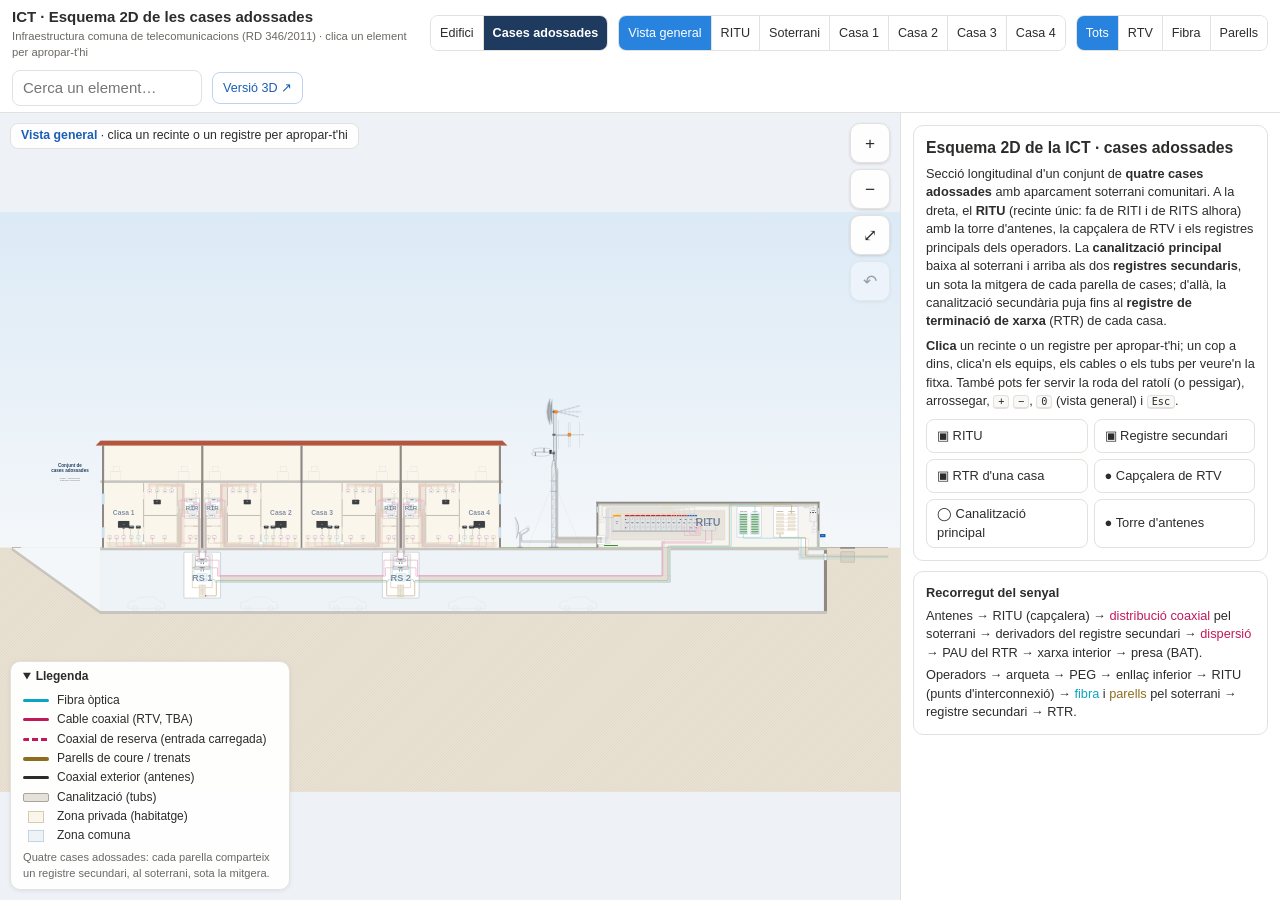
==== cases.html @ 948936d0 "Esquema 2D de les cases adossades amb el RITU (cases.html) Nova pàgina cases.html: secció longitudin" ====
<!DOCTYPE html>
<html lang="ca" data-model="cases">
<head>
<meta charset="utf-8">
<meta name="viewport" content="width=device-width, initial-scale=1">
<title>ICT · Esquema 2D de les cases adossades</title>
<link rel="stylesheet" href="css/estils.css?v=8">
</head>
<body>
<div class="app" id="app">
 <header>
  <h1>ICT · Esquema 2D de les cases adossades<small>Infraestructura comuna de telecomunicacions (RD 346/2011) · clica un element per apropar-t'hi</small></h1>
  <nav class="seg model" aria-label="Model">
   <a href="index.html" title="Edifici plurifamiliar: RITI a la planta baixa i RITS a la coberta">Edifici</a>
   <a href="cases.html" aria-current="page" title="Conjunt de cases adossades amb un recinte únic (RITU)">Cases adossades</a>
  </nav>
  <nav class="zones" aria-label="Zones del conjunt">
   <button data-zone="general" class="on">Vista general</button>
   <button data-zone="ritu">RITU</button>
   <button data-zone="soterrani">Soterrani</button>
   <button data-zone="0A">Casa 1</button>
   <button data-zone="0D">Casa 2</button>
   <button data-zone="0C">Casa 3</button>
   <button data-zone="0B">Casa 4</button>
  </nav>
  <div class="seg" id="filter" role="group" aria-label="Filtra per servei">
   <button data-svc="all" aria-pressed="true">Tots</button>
   <button data-svc="rtv" aria-pressed="false">RTV</button>
   <button data-svc="fo" aria-pressed="false">Fibra</button>
   <button data-svc="pt" aria-pressed="false">Parells</button>
  </div>
  <div class="search">
   <input id="q" type="search" placeholder="Cerca un element…" autocomplete="off" aria-label="Cerca un element">
   <ul id="qres" role="listbox" hidden></ul>
  </div>
  <a class="link3d" href="../edifici_ict/cases.html" title="Obre la versió 3D de les cases adossades">Versió 3D ↗</a>
 </header>
 <main id="main">
  <div id="stage">
   <svg id="esq" xmlns="http://www.w3.org/2000/svg" preserveAspectRatio="xMidYMid meet" role="img" aria-label="Esquema 2D de la ICT del conjunt de cases adossades"></svg>
   <div id="tip" role="tooltip"></div>
   <div class="ctl" id="zoomctl">
    <button id="zin" title="Apropa (+)" aria-label="Apropa">+</button>
    <button id="zout" title="Allunya (−)" aria-label="Allunya">−</button>
    <button id="zfit" title="Vista general (0)" aria-label="Vista general">⤢</button>
    <button id="zback" title="Torna a la vista anterior" aria-label="Torna enrere" disabled>↶</button>
   </div>
   <div id="crumb" class="crumb" aria-live="polite"></div>
   <details id="legend" open>
    <summary>Llegenda</summary>
    <ul>
     <li><i class="sw" style="background:#0AA5C2"></i>Fibra òptica</li>
     <li><i class="sw" style="background:#C2185B"></i>Cable coaxial (RTV, TBA)</li>
     <li><i class="sw dash"></i>Coaxial de reserva (entrada carregada)</li>
     <li><i class="sw" style="background:#8D6E1F;height:4px"></i>Parells de coure / trenats</li>
     <li><i class="sw" style="background:#2B2B2B"></i>Coaxial exterior (antenes)</li>
     <li><i class="sw tube"></i>Canalització (tubs)</li>
     <li><i class="sq" style="background:#FBF6EC;border-color:#D9CBB0"></i>Zona privada (habitatge)</li>
     <li><i class="sq" style="background:#EEF3F8;border-color:#C5D3E2"></i>Zona comuna</li>
    </ul>
    <p>Quatre cases adossades: cada parella comparteix un registre secundari, al soterrani, sota la mitgera.</p>
   </details>
  </div>
  <aside id="panel" aria-label="Fitxa de l'element">
   <div id="info"></div>
  </aside>
 </main>
</div>
<script src="js/dades.js?v=8"></script>
<script src="js/dades-cases.js?v=8"></script>
<script src="js/esquema.js?v=8"></script>
<script src="js/esquema-cases.js?v=8"></script>
<script src="js/app.js?v=8"></script>
</body>
</html>
---- css/estils.css ----
:root{--tx:#2C2C2B;--tx2:#6B6862;--bg:#FFFFFF;--soft:#F9F8F7;--sec:#F0EFED;--bd:#E2E1DE;--blue:#2783DE;--blueS:#E5F2FC;
 --orange:#B9631F;--orangeS:#FBEBDE;--red:#C8473B;--redS:#FCE9E7;--sel:#F5A400;--pw:380px;font-size:15px}
*{box-sizing:border-box}
html,body{margin:0;height:100%;font-family:-apple-system,BlinkMacSystemFont,"Segoe UI",Roboto,"Helvetica Neue",Arial,sans-serif;color:var(--tx);background:var(--soft);line-height:1.45;overflow:hidden}
button,input{font:inherit;color:inherit}
button{cursor:pointer;border:1px solid var(--bd);background:var(--bg);border-radius:8px;padding:5px 10px;min-height:34px}
button:hover{background:var(--sec)}
button.on,button[aria-pressed="true"]{background:var(--blue);border-color:var(--blue);color:#fff}
button:disabled{opacity:.4;cursor:default}
:focus-visible{outline:3px solid #1A5FB4;outline-offset:2px}
.app{display:flex;flex-direction:column;height:100vh;height:100dvh}
header{display:flex;align-items:center;gap:10px;padding:6px 12px;border-bottom:1px solid var(--bd);background:#fff;flex-wrap:wrap;z-index:5}
header h1{font-size:1rem;margin:0;flex:1 1 260px;min-width:0}
header h1 small{display:block;font-weight:400;color:var(--tx2);font-size:.75rem}
.zones,.seg{display:flex;border:1px solid var(--bd);border-radius:8px;overflow:hidden;flex-shrink:0}
.zones button,.seg button{border:0;border-radius:0;border-right:1px solid var(--bd);font-size:.84rem;padding:4px 9px}
.zones button:last-child,.seg button:last-child{border-right:0}
.search{position:relative}
.search input{border:1px solid var(--bd);border-radius:8px;padding:6px 10px;min-height:34px;width:190px}
#qres{position:absolute;right:0;top:38px;width:340px;max-height:60vh;overflow:auto;margin:0;padding:4px;list-style:none;background:#fff;border:1px solid var(--bd);border-radius:10px;box-shadow:0 6px 22px rgba(0,0,0,.16);z-index:20}
#qres li{padding:6px 8px;border-radius:6px;cursor:pointer;font-size:.86rem}
#qres li[aria-selected="true"],#qres li:hover{background:var(--blueS)}
#qres li small{color:var(--tx2);display:block}
.link3d{font-size:.84rem;color:#1A5FB4;text-decoration:none;border:1px solid #BFD3EE;border-radius:8px;padding:6px 10px;white-space:nowrap}
.link3d:hover{background:var(--blueS)}
.seg.model a{display:flex;align-items:center;padding:4px 9px;min-height:34px;text-decoration:none;color:inherit;border-right:1px solid var(--bd);white-space:nowrap;font-size:.84rem;background:var(--bg)}
.seg.model a:last-child{border-right:0}
.seg.model a:hover{background:var(--sec)}
.seg.model a[aria-current="page"]{background:#1F3A5F;color:#fff;font-weight:600}
main{flex:1;display:flex;min-height:0}
#stage{position:relative;flex:1;min-width:0;overflow:hidden;background:#EEF2F6}
#esq{display:block;width:100%;height:100%;touch-action:none;cursor:grab;user-select:none;-webkit-user-select:none}
#esq.drag{cursor:grabbing}
#panel{width:var(--pw);flex-shrink:0;border-left:1px solid var(--bd);background:#fff;overflow:auto;padding:12px}
.ctl{position:absolute;right:10px;top:10px;display:flex;flex-direction:column;gap:6px}
.ctl button{width:40px;height:40px;padding:0;font-size:1.15rem;background:rgba(255,255,255,.96);box-shadow:0 1px 3px rgba(0,0,0,.14);border-radius:10px}
.crumb{position:absolute;left:10px;top:10px;background:rgba(255,255,255,.95);border:1px solid var(--bd);border-radius:8px;padding:3px 10px;font-size:.82rem;max-width:calc(100% - 80px)}
.crumb:empty{display:none}
.crumb b{color:#1A5FB4}
#tip{position:absolute;pointer-events:none;background:#2C2C2B;color:#fff;padding:4px 8px;border-radius:6px;font-size:12.5px;display:none;z-index:6;max-width:320px}
#tip small{color:#FFD27A;display:block}
#legend{position:absolute;left:10px;bottom:10px;background:rgba(255,255,255,.96);border:1px solid var(--bd);border-radius:10px;padding:6px 12px;font-size:.8rem;max-width:280px;box-shadow:0 1px 4px rgba(0,0,0,.08)}
#legend summary{cursor:pointer;font-weight:600}
#legend ul{list-style:none;margin:6px 0 4px;padding:0}
#legend li{display:flex;align-items:center;gap:8px;margin:2px 0}
#legend p{margin:4px 0 2px;color:var(--tx2);font-size:.74rem}
.sw{display:inline-block;width:26px;height:3px;border-radius:2px;flex-shrink:0}
.sw.dash{background:repeating-linear-gradient(90deg,#C2185B 0 6px,transparent 6px 9px)}
.sw.tube{height:9px;background:#E4E1DB;border:1px solid #A9A49B}
.sq{display:inline-block;width:16px;height:12px;border:1px solid;flex-shrink:0;margin:0 5px}
/* fitxa */
.card{border:1px solid var(--bd);border-radius:10px;padding:12px;background:#fff;margin-bottom:10px}
.card h2{margin:0 0 4px;font-size:1.05rem;line-height:1.3}
.card p{margin:6px 0}
.muted{color:var(--tx2)}
.small{font-size:.85rem}
.fambadge{display:inline-block;font-size:.72rem;border-radius:20px;padding:1px 8px;background:var(--sec);margin:2px 4px 2px 0}
.fambadge.zone{background:var(--blueS);color:#1A5FB4}
.fambadge.no2d{background:var(--orangeS);color:var(--orange)}
.chips{display:flex;flex-wrap:wrap;gap:4px;margin-top:4px}
.chip{font-size:.78rem;min-height:28px;padding:2px 8px;border-radius:14px;text-align:left}
.chip.nd{opacity:.65;border-style:dashed}
.actions{display:flex;gap:6px;flex-wrap:wrap;margin:10px 0 4px}
.actions button{font-size:.84rem}
details.more{margin-top:8px}
details.more summary{cursor:pointer;font-weight:600;font-size:.9rem}
.card dl{margin:6px 0}
.card dt{font-weight:600;font-size:.82rem;color:var(--tx2);margin-top:8px}
.card dd{margin:2px 0 0}
.ex{background:#E8F1EC;border-radius:8px;padding:8px;margin-top:8px;font-size:.9rem}
.cf{background:var(--orangeS);border-radius:8px;padding:8px;margin-top:8px;font-size:.9rem}
.zonebtns{display:grid;grid-template-columns:1fr 1fr;gap:6px;margin-top:8px}
.zonebtns button{text-align:left;font-size:.86rem}
kbd{border:1px solid var(--bd);border-bottom-width:2px;border-radius:4px;padding:0 4px;font-size:.8em;background:var(--soft)}

/* ===== SVG ===== */
#esq text{font-family:-apple-system,BlinkMacSystemFont,"Segoe UI",Roboto,Arial,sans-serif}
.wall{fill:#8E8A83}
.slab{fill:url(#pSlab);stroke:#9E9A93;stroke-width:.6}
.pavement{fill:#B9B3A8}
.grass{fill:#8DB36B}
.common{fill:#EEF3F8}
.private{fill:#FBF6EC}
.partition{fill:#BDB7AC}
.doorgap{fill:#FBF6EC}
.doorleaf{fill:none;stroke:#A39D92;stroke-width:1;stroke-dasharray:3 2}
.window{fill:#CFE4F3;stroke:#8BB3D0;stroke-width:1}
.deco{stroke:#C9D3DE;stroke-width:1.5;fill:none}
.room-rits,.room-riti{fill:#F6F5F2;stroke:#7D786F;stroke-width:1}
.leg{fill:none;stroke:#8C959F;stroke-width:3.4;stroke-linecap:round}
.rung{fill:none;stroke:#8C959F;stroke-width:1.5}
.rung.back,.backleg{stroke:#C3C9CF;stroke-width:1.1}
.backleg{stroke-width:2.4}
.collar{fill:#A5ADB5}
.tsocket{fill:#9AA3AD}
.hole{fill:#EEF2F6}
.plate2{fill:#8D96A0}
.rail{fill:none;stroke:#C8CDD2;stroke-width:3}
.rod{fill:none;stroke:#B9BFC5;stroke-width:1.6;stroke-linecap:round}
.boomA{fill:#D3D8DC;stroke:#9AA3AD;stroke-width:.6}
.elem2{fill:#C3C9CF}
.loop{fill:none;stroke:#C3C9CF;stroke-width:2.6}
.clamp{fill:#5F676F}
.spacer{fill:#222}
.insul{fill:#2F3338}
.mast,.boom{fill:#8D96A0}
.elem{fill:#6E7781}
.abox{fill:#E9ECEF;stroke:#8D96A0;stroke-width:.8}
.abox.orange{fill:#F28C28;stroke:#B85F0C}
.ring{fill:none;stroke:#B5BCC3;stroke-width:3.2}
.dish{fill:#E5E8EB;stroke:#7E8792;stroke-width:3}
.arm{stroke:#8D96A0;stroke-width:2.5}
.guy{stroke:#A8AEB5;stroke-width:1;stroke-dasharray:6 3}
.tub{fill:#E4E1DB;stroke:#A9A49B;stroke-width:.8}
.tubsep{stroke:#BDB8AF;stroke-width:.5}
.tubs.ci .tub{fill:#EFE7DA;stroke:#D2C3A8;stroke-width:.6}
.tubs.corr .tub{fill:#EAEAEA;stroke:#9A9A9A;stroke-dasharray:2 1.2}
.tubs.fade{opacity:.55}
.guide{stroke:#A09A8F;stroke-width:.5;stroke-dasharray:1.5 1.5}
.regsec{fill:#FFFFFF;stroke:#5E6B78;stroke-width:1.6}
.regpas{fill:#FFFFFF;stroke:#7D8A97;stroke-width:1.1}
.regbox{fill:#FFFFFF;stroke:#7D8A97;stroke-width:1.1}
.rtr{fill:#FFFFFF;stroke:#6A5F4E;stroke-width:1.5}
.rp{fill:#FFFFFF;stroke:#9C8E76;stroke-width:.9}
.rp-rtv{stroke:#C2185B}.rp-dat{stroke:#8D6E1F}.rp-tba{stroke:#7B1FA2}.rp-fo{stroke:#0AA5C2}
.bat{fill:#FFFFFF;stroke:#2C2C2B;stroke-width:.45}
.batjack{fill:#FFFFFF;stroke:#33323A;stroke-width:.32}
.batjin{fill:none;stroke:#33323A;stroke-width:.26}
.batpins{fill:#FFFFFF;stroke:#33323A;stroke-width:.2}
.batpin{stroke:#33323A;stroke-width:.16}
.batpinf{fill:#8A817C;stroke:#33323A;stroke-width:.2}
.battxt{fill:#2C2C2B;pointer-events:none}
.device{fill:#3C4043;stroke:#1E2124;stroke-width:.6}
.equip .modtxt{fill:#fff}
.pau{fill:#EDEFF1;stroke:#6E7781;stroke-width:.9}
.deriv{fill:#D8DCDF;stroke:#5F6870;stroke-width:1}
.cseg{fill:#F1F7F9;stroke:#3E8EA0;stroke-width:1}
.fibrecoil{fill:none;stroke:#0AA5C2;stroke-width:.8;stroke-dasharray:2 1}
.tray2{fill:#D6EBF0}
.regleta{fill:#F3EEE3;stroke:#8D6E1F;stroke-width:1}
.krone{fill:#E7E2D6;stroke:#B9AC8E;stroke-width:.3}
.sangrat{stroke:#8D6E1F;stroke-width:2.4;fill:none}
.coil{fill:none;stroke:#8D6E1F;stroke-width:2}
.stub{fill:none;stroke-width:1.1}
.coaxstub{stroke:#C2185B;opacity:.7}
.stubarrow{fill:none;stroke:#C2185B;stroke-width:.8;opacity:.7}
.port{fill:#C9CCCF;stroke:#555;stroke-width:.5}
.load .loadstem{stroke:#555;stroke-width:1.2}
.load .loadcap{fill:#222}
.modtxt{fill:#2C2C2B}
.tiny{fill:#2C2C2B}
.mod{fill:#E2E4E6;stroke:#7B838B;stroke-width:.8}
.rail{fill:#9AA1A8}
.plate{fill:#E8E4DC;stroke:#B0A898;stroke-width:1}
.capzone{fill:none;stroke:#B9A98A;stroke-width:.8;stroke-dasharray:4 3}
.mixer{fill:#E2E4E6;stroke:#5F6870;stroke-width:1}
.filter{fill:#FFF3E0;stroke:#E07B24;stroke-width:.8}
.bridge{fill:none;stroke:#C9CCCF;stroke-width:1.8;stroke-linejoin:round}
.dcline{fill:none;stroke:#E07B24;stroke-width:.9}
.dclbl{fill:#E07B24}
.ffunion{fill:#C9CCCF;stroke:#555;stroke-width:.5}
.tray{fill:#D9D6CF;stroke:#A7A196;stroke-width:.6}
.elec{fill:none;stroke:#7A7A7A;stroke-width:2;stroke-dasharray:3 1.5}
.lamp{fill:#FFF7C2;stroke:#C9B24A}
.emerg{fill:#E8F5E9;stroke:#2E7D32}
.panel{fill:#F2F2F2;stroke:#6E6E6E}
.breaker{fill:#FFFFFF;stroke:#555;stroke-width:.4}
.socket{fill:#FFFFFF;stroke:#6E6E6E;stroke-width:.8}
.sockh{fill:#333}
.earthbar{fill:#3C8D2F}
.earthring{fill:none;stroke:#3C8D2F;stroke-width:1;stroke-dasharray:8 2 2 2}
.vent{fill:#D9DDE1;stroke:#7D8A97;stroke-width:.6}
.ventl{stroke:#7D8A97;stroke-width:.6}
.doormetal{fill:#A9B1B8}
.sign{fill:#1A5FB4}
.sign+text{fill:#fff}
.cabinet{fill:#FFFFFF;stroke:#5E6B78;stroke-width:1.4}
.odf{fill:#EDF6F8;stroke:#3E8EA0;stroke-width:.8}
.adapt{fill:#2E7D32;opacity:.75}
.patch{fill:none;stroke:#F2C200;stroke-width:1}
.kroneblk{fill:#F3EEE3;stroke:#8D6E1F;stroke-width:.6}
.kpin{stroke:#B9AC8E;stroke-width:.6}
.jumper{fill:none;stroke:#C62828;stroke-width:.8}
.arqueta{fill:#D7D2C8;stroke:#7D786F;stroke-width:1.4}
.lid{fill:#7D786F}
.peg{fill:#FFFFFF;stroke:#5E6B78;stroke-width:1.4}
.sign{fill:#1A5FB4}
/* cables */
.cable path{fill:none;stroke-linecap:round;stroke-linejoin:round}
.cable .halo{stroke:#fff;opacity:.9}
.cable .hit{stroke:transparent;stroke-width:9;pointer-events:stroke}
.cable.cord .core{stroke-dasharray:2 1.5}
/* etiquetes */
.lbl{fill:#2C2C2B;paint-order:stroke;stroke:#fff;stroke-width:3px;stroke-linejoin:round;pointer-events:none;transition:opacity .25s}
.lbl.muted{fill:#6B6862}
.lbl.room{fill:#8A7F6C;font-style:italic}
.lbl.floorname{fill:#1F3A5F}
.lbl.big{fill:#1F3A5F;opacity:.55;stroke-width:6px}
.lbl.lod3,.modtxt.lod3{stroke-width:1px}
.lbl.lod2{stroke-width:2px}
#esq .lod1,#esq .lod2,#esq .lod3{opacity:0}
#esq.k1 .lod1,#esq.k2 .lod2,#esq.k3 .lod3{opacity:1}
#esq.kbig .lbl.big{opacity:0}
#esq .modtxt{pointer-events:none}
/* filtre per servei (classe posada des de app.js) */
#esq .dim{opacity:.12}
/* ressaltats */
[data-id]{cursor:pointer}
.cable.hov .core{filter:drop-shadow(0 0 1.5px rgba(245,164,0,.9))}
.cable.sel .halo{stroke:#F5A400;opacity:1}
.cable.rel .halo{stroke:#8DC2F2;opacity:1}
.hl{fill:none;vector-effect:non-scaling-stroke;pointer-events:none}
.hl.sel{stroke:#F5A400;stroke-width:3;fill:rgba(245,164,0,.08)}
.hl.rel{stroke:#2783DE;stroke-width:1.5;stroke-dasharray:5 3}
.hl.hov{stroke:#F5A400;stroke-width:1.5;stroke-dasharray:3 2}
.hl.pulse{animation:pulse 1.2s ease-out 2}
@keyframes pulse{0%{stroke-width:7;stroke-opacity:.3}100%{stroke-width:3;stroke-opacity:1}}

@media (max-width:900px){
 header{gap:6px;padding:6px 8px}
 header h1 small{display:none}
 .search input{width:140px}
 main{flex-direction:column}
 #panel{width:auto;border-left:0;border-top:1px solid var(--bd);max-height:42vh;flex-shrink:0}
 #panel:empty{display:none}
 #legend{display:none}
 .link3d{display:none}
}
@media (max-width:560px){
 .zones{order:5;width:100%;overflow-x:auto}
 .zones button{flex:1}
}
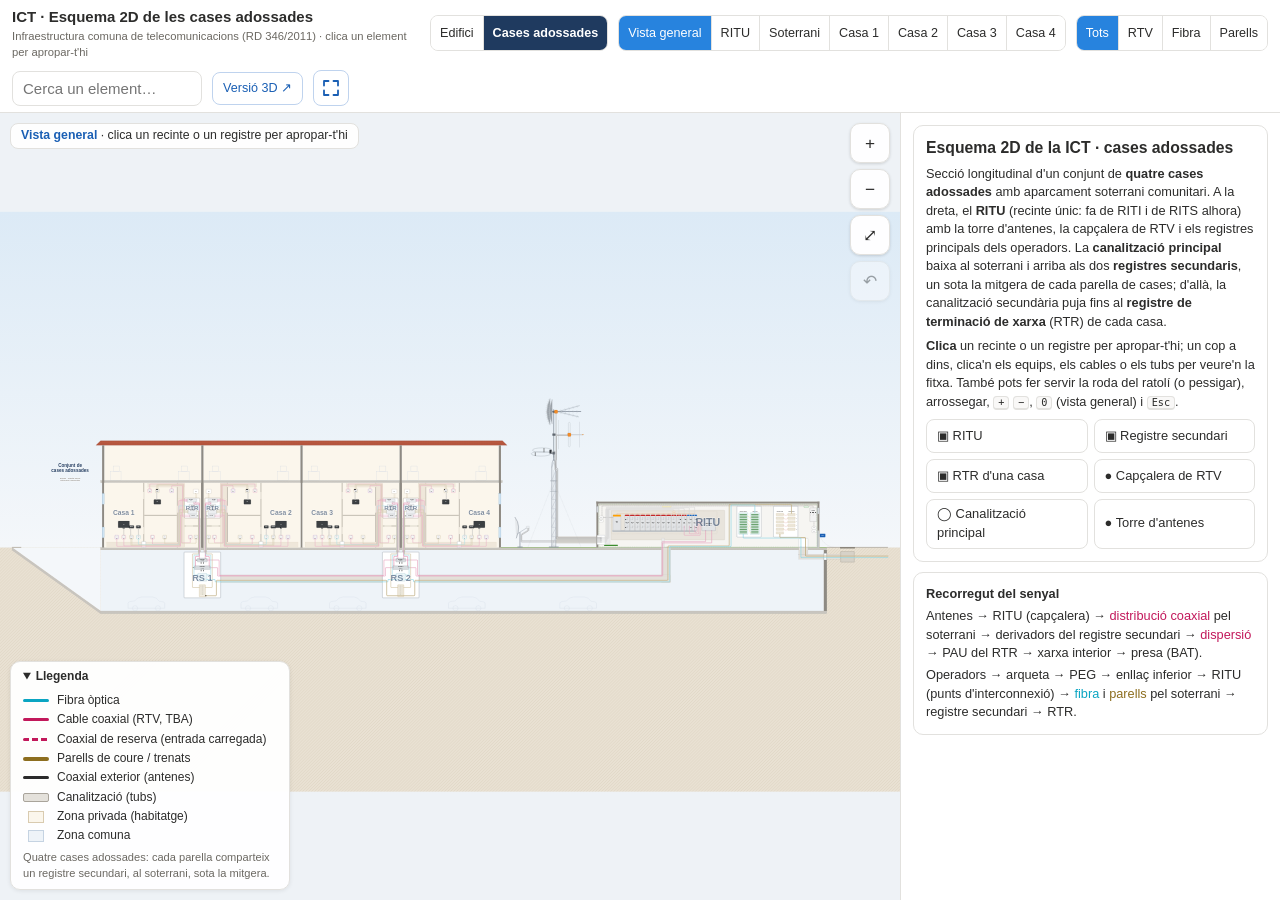
==== commit 777f4537: "Botó de pantalla completa per a la pissarra digital Afegeix a la capçalera un botó amb icona (i la d" ====
--- a/cases.html
+++ b/cases.html
@@ -4,7 +4,7 @@
 <meta charset="utf-8">
 <meta name="viewport" content="width=device-width, initial-scale=1">
 <title>ICT · Esquema 2D de les cases adossades</title>
-<link rel="stylesheet" href="css/estils.css?v=8">
+<link rel="stylesheet" href="css/estils.css?v=9">
 </head>
 <body>
 <div class="app" id="app">
@@ -34,6 +34,7 @@
    <ul id="qres" role="listbox" hidden></ul>
   </div>
   <a class="link3d" href="../edifici_ict/cases.html" title="Obre la versió 3D de les cases adossades">Versió 3D ↗</a>
+  <button id="btnFS" class="fsbtn" aria-label="Pantalla completa" title="Pantalla completa (F)" hidden><svg class="fs-on" viewBox="0 0 20 20" width="20" height="20" fill="none" stroke="currentColor" stroke-width="1.8" stroke-linecap="round" stroke-linejoin="round" aria-hidden="true"><path d="M3 7.5V3h4.5M12.5 3H17v4.5M17 12.5V17h-4.5M7.5 17H3v-4.5"/></svg><svg class="fs-off" viewBox="0 0 20 20" width="20" height="20" fill="none" stroke="currentColor" stroke-width="1.8" stroke-linecap="round" stroke-linejoin="round" aria-hidden="true"><path d="M7.5 3v4.5H3M17 7.5h-4.5V3M12.5 17v-4.5H17M3 12.5h4.5V17"/></svg></button>
  </header>
  <main id="main">
   <div id="stage">
@@ -66,10 +67,10 @@
   </aside>
  </main>
 </div>
-<script src="js/dades.js?v=8"></script>
-<script src="js/dades-cases.js?v=8"></script>
-<script src="js/esquema.js?v=8"></script>
-<script src="js/esquema-cases.js?v=8"></script>
-<script src="js/app.js?v=8"></script>
+<script src="js/dades.js?v=9"></script>
+<script src="js/dades-cases.js?v=9"></script>
+<script src="js/esquema.js?v=9"></script>
+<script src="js/esquema-cases.js?v=9"></script>
+<script src="js/app.js?v=9"></script>
 </body>
 </html>
--- a/css/estils.css
+++ b/css/estils.css
@@ -23,6 +23,9 @@
 #qres li small{color:var(--tx2);display:block}
 .link3d{font-size:.84rem;color:#1A5FB4;text-decoration:none;border:1px solid #BFD3EE;border-radius:8px;padding:6px 10px;white-space:nowrap}
 .link3d:hover{background:var(--blueS)}
+.fsbtn{display:inline-flex;align-items:center;justify-content:center;width:36px;min-width:36px;height:36px;min-height:36px;padding:0;flex-shrink:0;color:#1A5FB4;border-color:#BFD3EE}
+.fsbtn[hidden],.fsbtn .fs-off,.fsbtn.isFS .fs-on{display:none}
+.fsbtn.isFS .fs-off{display:block}
 .seg.model a{display:flex;align-items:center;padding:4px 9px;min-height:34px;text-decoration:none;color:inherit;border-right:1px solid var(--bd);white-space:nowrap;font-size:.84rem;background:var(--bg)}
 .seg.model a:last-child{border-right:0}
 .seg.model a:hover{background:var(--sec)}
@@ -225,6 +228,8 @@
  #panel:empty{display:none}
  #legend{display:none}
  .link3d{display:none}
+ header{position:relative;padding-right:52px}
+ .fsbtn{position:absolute;top:6px;right:8px}
 }
 @media (max-width:560px){
  .zones{order:5;width:100%;overflow-x:auto}
